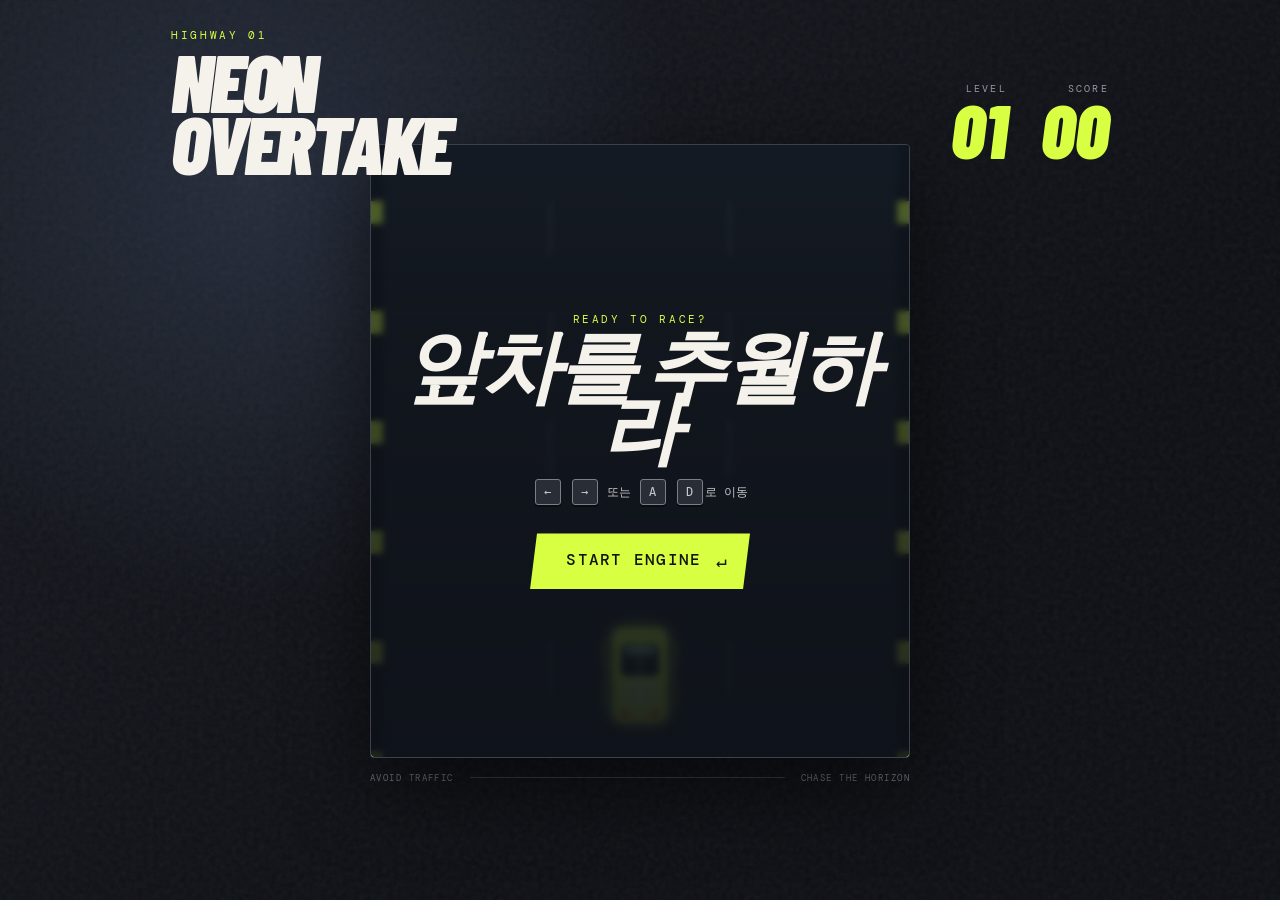
==== index.html @ 218d18ac "public Pages 저장소 초기 구성" ====
<!doctype html>
<html lang="ko">
  <head>
    <meta charset="UTF-8" />
    <meta name="viewport" content="width=device-width, initial-scale=1.0" />
    <meta http-equiv="refresh" content="0; url=/car/" />
    <title>handhelds.app</title>
    <script>location.replace("/car/");</script>
  </head>
  <body>
    <a href="/car/">Open car game</a>
  </body>
</html>
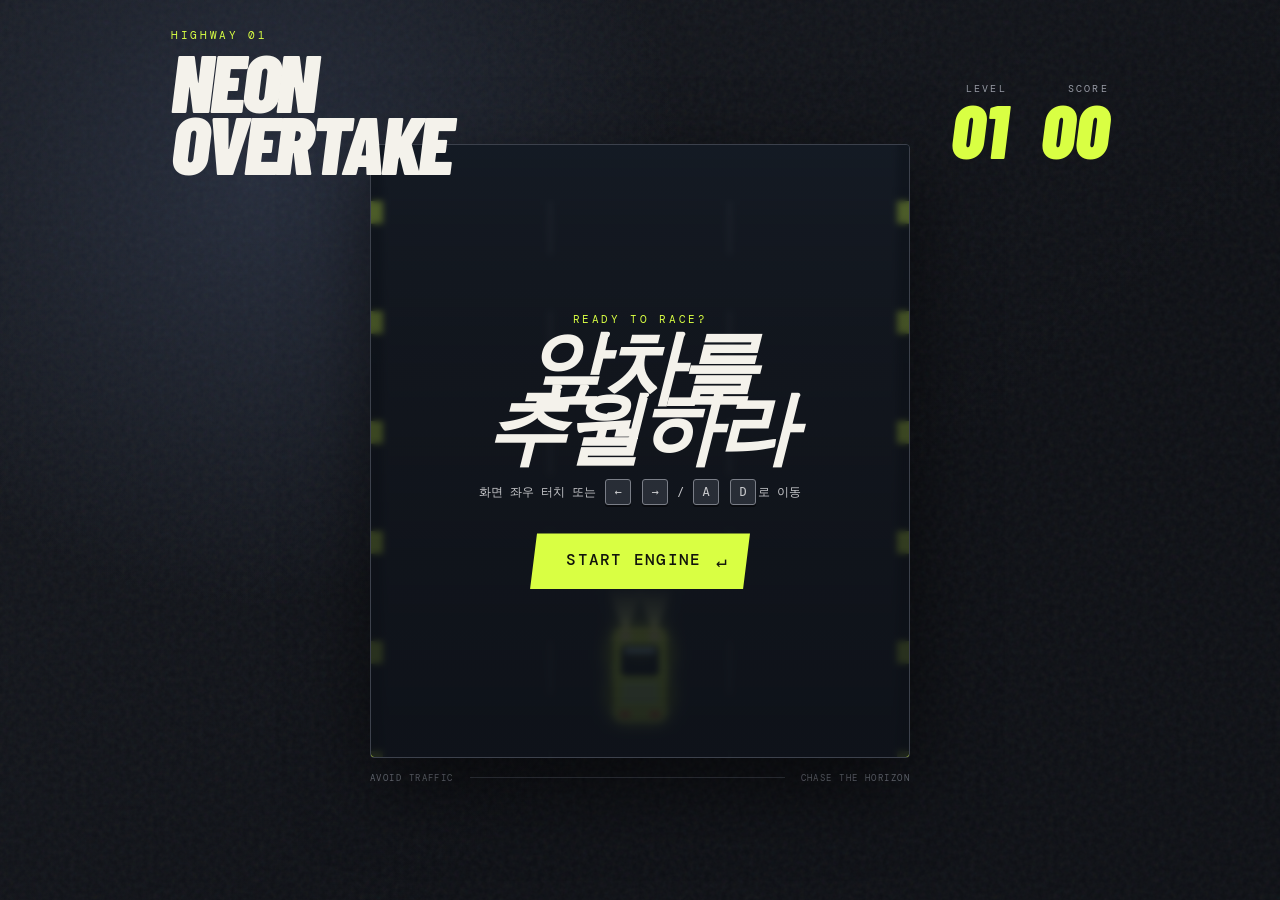
==== commit 1269f997: "Deploy handhelds.app" ====
--- a/index.html
+++ b/index.html
@@ -8,6 +8,6 @@
     <script>location.replace("/car/");</script>
   </head>
   <body>
-    <a href="/car/">Open car game</a>
+    <a href="/car/">Open car</a>
   </body>
 </html>
